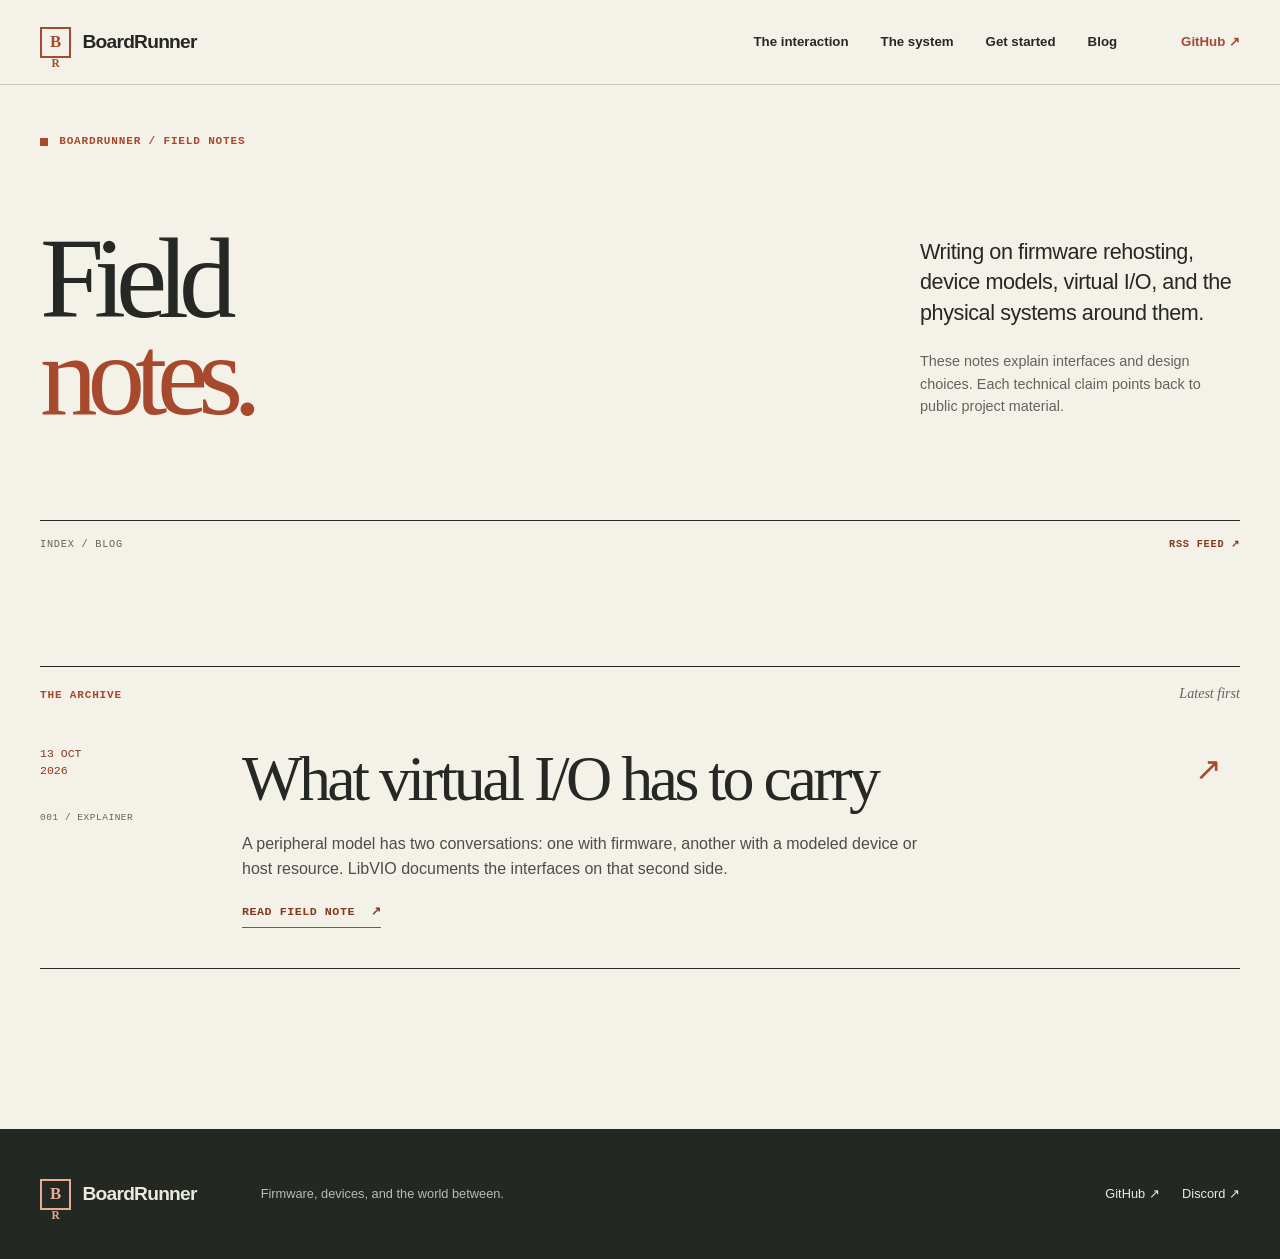
==== blog/index.html @ a117a5ac "Add BoardRunner field notes blog" ====
<!doctype html>
<html lang="en">
<head>
  <meta charset="utf-8">
  <meta name="viewport" content="width=device-width, initial-scale=1">
  <meta name="color-scheme" content="light">
  <meta name="theme-color" content="#f4f1e9">
  <meta name="description" content="BoardRunner field notes on firmware rehosting, peripheral models, virtual I/O, and cyber-physical systems simulation.">
  <title>Field Notes — BoardRunner Blog</title>
  <link rel="icon" href="../favicon.svg" type="image/svg+xml">
  <link rel="stylesheet" href="../styles.css">
  <link rel="alternate" type="application/rss+xml" title="BoardRunner Field Notes" href="./feed.xml">
</head>
<body>
  <a class="skip-link" href="#main">Skip to content</a>
  <header class="site-header"><div class="wrap header-inner">
    <a class="wordmark" href="../" aria-label="BoardRunner home"><span class="wordmark-mark" aria-hidden="true">B<span>R</span></span><span>BoardRunner</span></a>
    <nav aria-label="Main navigation"><a href="../#interaction">The interaction</a><a href="../#system">The system</a><a href="../#start">Get started</a><a href="./" aria-current="page">Blog</a></nav>
    <a class="header-github" href="https://github.com/boardrunner2049">GitHub <span aria-hidden="true">↗</span></a>
  </div></header>
  <main id="main" class="blog-main">
    <div class="wrap">
      <div class="blog-masthead">
        <div class="hero-kicker"><span class="line-dot" aria-hidden="true"></span> BoardRunner / field notes</div>
        <div class="blog-masthead-grid"><h1>Field<br><span>notes.</span></h1><div><p>Writing on firmware rehosting, device models, virtual I/O, and the physical systems around them.</p><p>These notes explain interfaces and design choices. Each technical claim points back to public project material.</p></div></div>
        <div class="hero-footer"><span>INDEX / BLOG</span><span><a href="./feed.xml">RSS FEED ↗</a></span></div>
      </div>
      <section class="blog-archive" aria-labelledby="archive-title">
        <div class="section-head"><span class="eyebrow">THE ARCHIVE</span><p id="archive-title">Latest first</p></div>
        <article class="archive-entry">
          <div class="archive-date"><time datetime="2026-10-13">13 OCT<br>2026</time><span>001 / EXPLAINER</span></div>
          <div><h2><a href="./virtual-io-at-the-boundary/">What virtual I/O has to carry</a></h2><p>A peripheral model has two conversations: one with firmware, another with a modeled device or host resource. LibVIO documents the interfaces on that second side.</p><a class="read-link" href="./virtual-io-at-the-boundary/">Read field note <span aria-hidden="true">↗</span></a></div>
          <span class="archive-mark" aria-hidden="true">↗</span>
        </article>
      </section>
    </div>
  </main>
  <footer class="site-footer"><div class="wrap footer-inner"><a class="wordmark footer-mark" href="../"><span class="wordmark-mark" aria-hidden="true">B<span>R</span></span><span>BoardRunner</span></a><p>Firmware, devices, and the world between.</p><div><a href="https://github.com/boardrunner2049">GitHub ↗</a><a href="https://discord.gg/wYFbUQT5y">Discord ↗</a></div></div></footer>
</body>
</html>
---- styles.css ----
:root{--paper:#f4f1e9;--paper-deep:#ece8dd;--ink:#252824;--muted:#60645d;--line:#c8c6ba;--accent:#a6492d;--accent-dark:#87391f;--white:#fbfaf5}
*{box-sizing:border-box}
html{scroll-behavior:smooth}
body{margin:0;background:var(--paper);color:var(--ink);font-family:"Trebuchet MS",Arial,sans-serif;font-size:16px;line-height:1.55}
a{color:inherit;text-decoration-thickness:1px;text-underline-offset:4px}
a:hover{color:var(--accent-dark)}
a:focus-visible{outline:3px solid var(--accent);outline-offset:4px;border-radius:1px}
.skip-link{position:absolute;left:1rem;top:-5rem;z-index:20;padding:.7rem 1rem;background:var(--ink);color:white}
.skip-link:focus{top:1rem}
.wrap{width:min(100% - 80px,1420px);margin-inline:auto}
.site-header{border-bottom:1px solid var(--line)}
.header-inner{min-height:84px;display:flex;align-items:center;gap:2rem}
.wordmark{display:inline-flex;align-items:center;gap:.72rem;text-decoration:none;font-weight:700;letter-spacing:-.04em;font-size:1.2rem;white-space:nowrap}
.wordmark-mark{display:grid;place-items:center;width:31px;height:31px;border:2px solid var(--accent);font-family:Georgia,serif;font-weight:700;color:var(--accent);font-size:1.05rem;letter-spacing:-.2em;padding-right:.18em}
.wordmark-mark span{font-size:.68em;align-self:end;margin-bottom:.25em}
nav{display:flex;gap:clamp(1rem,2.5vw,2.8rem);margin-left:auto}
nav a,.header-github{font-size:.83rem;text-decoration:none;font-weight:700}
.header-github{margin-left:2rem;color:var(--accent)}
.hero{padding-top:36px}
.hero-kicker,.eyebrow,.hero-footer,.figure-index,.schema-num,.node-number,.node-foot,.component-id,.availability,.start-num,.start-tag,.figure-topline,.code-header{font-family:"SFMono-Regular",Consolas,"Liberation Mono",monospace;letter-spacing:.075em}
.hero-kicker,.eyebrow{font-size:.69rem;font-weight:700;color:var(--accent)}
.hero-kicker{display:flex;align-items:center;gap:.7rem;text-transform:uppercase}
.line-dot{width:8px;height:8px;background:var(--accent);display:inline-block}
.hero-grid{display:grid;grid-template-columns:minmax(0,1.15fr) minmax(380px,.85fr);gap:clamp(3rem,7vw,8rem);align-items:end;padding:54px 0 64px}
h1,h2,h3,p{margin-top:0}
h1,h2,h3{font-family:Georgia,"Times New Roman",serif;font-weight:400}
h1{font-size:clamp(4.2rem,7.6vw,7rem);letter-spacing:-.087em;line-height:.84;margin-bottom:3.7rem;white-space:nowrap}
h1>span{color:var(--accent)}
h1 small{display:block;margin-top:2.1rem;font-family:"Trebuchet MS",Arial,sans-serif;font-size:clamp(1.08rem,2vw,1.8rem);font-weight:700;letter-spacing:-.035em;line-height:1.23}
.lead{font-size:clamp(1.25rem,1.7vw,1.65rem);line-height:1.46;letter-spacing:-.02em;max-width:710px;margin-bottom:1.2rem}
.hero-secondary{color:var(--muted);max-width:650px;margin-bottom:2.3rem}
.hero-actions{display:flex;flex-wrap:wrap;align-items:center;gap:1.2rem 2rem}
.hero-actions a{font-weight:700;font-size:.88rem}
.hero-actions .primary-link{display:inline-flex;justify-content:space-between;align-items:center;min-width:200px;background:var(--accent);color:white;padding:1rem 1.15rem;text-decoration:none}
.primary-link:hover{background:var(--accent-dark)}
.hero-figure{min-width:0;border:1px solid var(--ink);padding:1.4rem 1.5rem 1rem;background:#f1eee5;box-shadow:10px 10px 0 #ded9cc}
.figure-index{font-size:.67rem;display:flex;justify-content:space-between;gap:1rem;border-bottom:1px solid var(--ink);padding-bottom:1rem}
.figure-index span{color:var(--muted)}
.hero-schema{padding:1.4rem 0}
.schema-entry{display:grid;grid-template-columns:1fr auto;column-gap:1rem;border:1px solid var(--line);background:var(--white);padding:1rem 1.2rem}
.schema-entry .schema-num{grid-column:1/-1;color:var(--accent);font-size:.63rem;margin-bottom:.3rem}
.schema-entry strong{font-family:Georgia,serif;font-weight:400;font-size:1.48rem;line-height:1.1}
.schema-entry>span:last-child{font-size:.7rem;color:var(--muted);align-self:end;text-align:right}
.schema-connector{height:44px;display:flex;align-items:center;gap:1rem;padding-left:1.4rem;font-family:Consolas,monospace;font-size:.66rem;color:var(--muted)}
.schema-connector:before{content:"";height:100%;border-left:2px solid var(--ink)}
.schema-connector.accent:before{border-color:var(--accent)}
.figure-caption{font-size:.73rem;color:var(--muted);border-top:1px solid var(--line);padding-top:.8rem;margin:0}
.hero-footer{display:flex;justify-content:space-between;border-top:1px solid var(--ink);padding:1rem 0 1.1rem;font-size:.64rem;color:var(--muted)}
.section{padding:105px 0;border-bottom:1px solid var(--line)}
.section-head{display:flex;justify-content:space-between;align-items:baseline;border-top:1px solid var(--ink);padding-top:1rem;margin-bottom:4rem}
.section-head p{font-family:Georgia,serif;font-style:italic;color:var(--muted);font-size:.88rem;margin:0}
.section h2{font-size:clamp(2.8rem,5.4vw,5.4rem);line-height:1.05;letter-spacing:-.055em;margin-bottom:1.4rem}
.section-intro{display:grid;grid-template-columns:1.1fr .9fr;gap:6rem;align-items:start;margin-bottom:3rem}
.section-intro p{font-size:1.1rem;max-width:560px;padding-top:.55rem;color:#41443e}
.interaction{background:#eeebe2}
.interaction-figure{margin:0;background:var(--white);border:1px solid var(--ink)}
.figure-topline{display:flex;justify-content:space-between;gap:1rem;padding:1rem 1.3rem;border-bottom:1px solid var(--line);font-size:.66rem;color:var(--accent);font-weight:700}
.figure-topline span:last-child{color:var(--muted);font-weight:400}
.flow-mobile-key{display:none}
.flow{display:grid;grid-template-columns:minmax(0,1fr) 60px minmax(0,1fr) 60px minmax(0,1fr) 60px minmax(0,1fr);gap:0;padding:2.3rem 1.3rem 2rem}
.flow-node{min-width:0;min-height:247px;display:flex;flex-direction:column;border-top:3px solid var(--ink);padding:1rem .7rem .7rem}
.flow-firmware{background:#f0ece1}
.flow-vio{background:#efe3db;border-color:var(--accent)}
.node-number{font-size:.6rem;color:var(--accent);font-weight:700;margin-bottom:.8rem}
.flow-node strong{font-family:Georgia,serif;font-size:1.55rem;font-weight:400;line-height:1.1;margin-bottom:.8rem}
.flow-node p{font-size:.79rem;line-height:1.45;color:#484b45;margin-bottom:.7rem}
.node-foot{font-size:.61rem;color:var(--muted);margin-top:auto;border-top:1px solid var(--line);padding-top:.55rem}
code,pre{font-family:"SFMono-Regular",Consolas,"Liberation Mono",monospace}
code{font-size:.92em;color:var(--accent-dark)}
.flow-arrow{display:flex;flex-direction:column;align-items:center;justify-content:center;gap:4px;font-family:Consolas,monospace;font-size:.59rem;white-space:nowrap;color:var(--accent-dark)}
.flow-arrow i{width:100%;border-top:1px solid var(--accent)}
.interaction-figure figcaption,.code-figure figcaption{border-top:1px solid var(--line);padding:1rem 1.3rem;color:var(--muted);font-size:.74rem}
.aside-note{display:flex;gap:1.4rem;max-width:920px;margin:2.2rem 0 0 auto}
.aside-note>span{color:var(--accent);font-family:Georgia,serif;font-size:2.5rem;line-height:.8}
.aside-note p{font-size:.92rem;margin:0;color:#4c5049}
.aside-note strong{color:var(--ink)}
.system-layout{display:grid;grid-template-columns:minmax(260px,.72fr) minmax(0,1.28fr);gap:clamp(3rem,7vw,8rem)}
.system-heading h2{font-size:clamp(2.7rem,4.4vw,4.7rem)}
.system-heading h2 em{color:var(--accent);font-weight:400}
.system-heading p{max-width:440px;color:var(--muted)}
.component-list{border-top:1px solid var(--ink)}
.component{display:grid;grid-template-columns:95px minmax(0,1fr) auto;gap:1.4rem;padding:1.35rem 0 1.55rem;border-bottom:1px solid var(--line)}
.component-id{font-size:.63rem;color:var(--accent);padding-top:.38rem}
.component-id span{color:var(--muted)}
.component h3{font-size:1.8rem;letter-spacing:-.035em;line-height:1.05;margin-bottom:.55rem}
.component p{font-size:.85rem;color:#4b4e48;margin-bottom:.55rem;max-width:480px}
.availability{font-size:.59rem;text-transform:uppercase;color:#726f65}
.availability.available{color:var(--accent-dark)}
.component>a{font-size:.7rem;font-weight:700;text-decoration:none;white-space:nowrap;padding-top:.45rem}
.evidence{background:#e8e4d9}
.evidence-grid{display:grid;grid-template-columns:minmax(0,.78fr) minmax(0,1.22fr);gap:clamp(3rem,8vw,8rem)}
.evidence-grid>div>p{max-width:450px;color:#4b4e48}
.text-link{display:inline-block;font-size:.85rem;font-weight:700;margin-top:1rem}
.code-figure{min-width:0;margin:0;border:1px solid var(--ink);background:#282b27;color:#f3f0e6}
.code-header{display:flex;justify-content:space-between;gap:1rem;padding:.9rem 1.3rem;border-bottom:1px solid #5d6158;color:#c3c4b9;font-size:.64rem}
.code-header span:last-child{color:#e2a48a}
.code-figure pre{overflow:auto;font-size:.88rem;line-height:1.8;padding:1.8rem;margin:0;color:#f5f1e7}
.code-figure figcaption{border-color:#5d6158;color:#d3d0c5}
.code-figure a{color:#f5c4af}
.code-figure code{color:inherit}
.start h2{margin-bottom:3rem}
.start-list{border-top:1px solid var(--ink)}
.start-list article{display:grid;grid-template-columns:90px minmax(0,1fr) 150px;gap:2rem;align-items:start;padding:2rem 0;border-bottom:1px solid var(--line)}
.start-num{font-size:2.3rem;color:var(--accent);line-height:1}
.start-list h3{font-size:2rem;margin-bottom:.45rem;letter-spacing:-.035em}
.start-list p{max-width:590px;color:#4b4e48;font-size:.93rem;margin-bottom:1rem}
.start-links{display:flex;flex-wrap:wrap;gap:1rem 2rem}
.start-links a{font-size:.8rem;font-weight:700}
.start-tag{font-size:.61rem;color:var(--muted);text-align:right;padding-top:.3rem}
.community{background:var(--accent);color:#fff8ec;padding:5.5rem 0}
.community-layout{display:grid;grid-template-columns:1fr .48fr;gap:5rem;align-items:end}
.community .eyebrow{color:#ffd2be}
.community h2{font-size:clamp(2.9rem,5.8vw,6.2rem);line-height:1.03;letter-spacing:-.055em;margin:1.5rem 0 0}
.community p{font-size:1.08rem;line-height:1.55}
.community-link{display:inline-flex;justify-content:space-between;min-width:240px;border-bottom:1px solid #fff8ec;text-decoration:none;padding:1rem 0 .65rem;font-weight:700}
.community-link:hover{color:#fff0d7}
.site-footer{background:#242823;color:#eae9df}
.footer-inner{min-height:130px;display:flex;align-items:center;gap:2rem}
.footer-mark{color:#eae9df}
.footer-mark .wordmark-mark{border-color:#e8aa90;color:#e8aa90}
.footer-inner p{color:#b9bdb3;font-size:.8rem;margin:0 auto 0 2rem}
.footer-inner>div{display:flex;gap:1.4rem}
.footer-inner>div a{font-size:.8rem;text-decoration:none}
@media(max-width:1150px){.hero-grid{grid-template-columns:1fr .8fr;gap:2rem}h1{font-size:clamp(4.2rem,7.6vw,7rem)}.flow-mobile-key{display:block;font-family:Consolas,monospace;font-size:.67rem;line-height:1.7;color:var(--accent-dark);margin:1.2rem 1.3rem 0}.flow{grid-template-columns:repeat(4,minmax(0,1fr));gap:.5rem}.flow-arrow{display:none}.flow-node{min-height:245px}.flow-node:not(:first-child){border-left:1px solid var(--line)}.system-layout{gap:3rem}.component{grid-template-columns:75px minmax(0,1fr)}.component>a{grid-column:2;padding:0}}
@media(max-width:850px){.wrap{width:min(100% - 40px,1420px)}.header-inner{flex-wrap:wrap;gap:.8rem 1.2rem;padding:1rem 0}nav{order:3;width:100%;margin:0;justify-content:space-between}.header-github{margin-left:auto}.hero-grid,.section-intro,.system-layout,.evidence-grid,.community-layout{grid-template-columns:1fr}.hero-grid{padding:2.7rem 0 3rem}.hero-figure{max-width:600px}.section{padding:5rem 0}.section-head{margin-bottom:2.5rem}.section-intro{gap:0}.system-heading p{max-width:600px}.evidence-grid{gap:2rem}.community-layout{gap:1.5rem}.flow{grid-template-columns:repeat(2,minmax(0,1fr))}.start-list article{grid-template-columns:60px minmax(0,1fr) 100px;gap:1rem}}
@media(max-width:590px){.wrap{width:min(100% - 32px,1420px)}.header-inner{min-height:0}.wordmark{font-size:1.05rem}.header-github{font-size:.75rem}nav a{font-size:.75rem}.hero{padding-top:1.4rem}.hero-kicker{font-size:.6rem}h1{font-size:clamp(2.9rem,14.2vw,5.2rem);margin-bottom:2.7rem}h1 small{margin-top:1.5rem;font-size:1.13rem}.lead{font-size:1.25rem}.hero-figure{padding:1rem;box-shadow:6px 6px 0 #ded9cc}.figure-index{font-size:.57rem}.schema-entry{grid-template-columns:1fr}.schema-entry>span:last-child{text-align:left;margin-top:.2rem}.hero-footer{font-size:.54rem;gap:1rem}.hero-footer span:last-child{text-align:right}.section-head{align-items:start;gap:1rem}.section-head p{text-align:right;font-size:.75rem}.section h2{font-size:3.1rem}.flow{grid-template-columns:1fr;padding:1.1rem}.flow-node{min-height:0;padding:1rem;margin-bottom:.6rem}.flow-node:not(:first-child){border-left:0}.node-foot{margin-top:.5rem}.figure-topline{font-size:.56rem;flex-direction:column;gap:.2rem}.interaction-figure figcaption{font-size:.7rem}.component{grid-template-columns:1fr;gap:.35rem}.component-id{padding:0}.component>a{grid-column:1}.component h3{margin-top:.3rem}.code-figure pre{font-size:.69rem;padding:1rem}.code-header{font-size:.52rem}.start-list article{grid-template-columns:42px 1fr;gap:.6rem}.start-num{font-size:1.7rem}.start-list h3{font-size:1.6rem}.start-tag{grid-column:2;text-align:left;order:-1;padding:0}.community{padding:4rem 0}.community h2{font-size:3rem}.footer-inner{flex-wrap:wrap;gap:.9rem;padding:2rem 0}.footer-inner p{margin:0;order:3;width:100%}.footer-inner>div{margin-left:auto}}
@media(prefers-reduced-motion:reduce){html{scroll-behavior:auto}}
.home-blog{background:#f4f1e9}
.home-blog-layout{display:grid;grid-template-columns:.75fr 1.25fr;gap:clamp(3rem,8vw,9rem);align-items:start}
.home-blog-layout>div>p{max-width:400px;color:var(--muted)}
.home-blog-post{border-top:3px solid var(--accent);padding:1.2rem 0 2rem}
.post-meta,.article-meta,.archive-date,.article-end,.back-link,.read-link{font-family:"SFMono-Regular",Consolas,"Liberation Mono",monospace}
.post-meta{display:flex;justify-content:space-between;gap:1rem;color:var(--accent-dark);font-size:.66rem;letter-spacing:.06em;margin-bottom:3.5rem}
.home-blog-post h3{font-size:clamp(2.4rem,4vw,4.2rem);letter-spacing:-.05em;line-height:1.05;max-width:630px;margin-bottom:1rem}
.home-blog-post h3 a,.archive-entry h2 a{text-decoration:none}
.home-blog-post p{color:#4b4e48;max-width:540px}
.read-link{display:inline-flex;gap:1rem;font-weight:700;font-size:.73rem;text-decoration:none;color:var(--accent-dark);text-transform:uppercase;letter-spacing:.045em;border-bottom:1px solid var(--accent);padding-bottom:.4rem}
.blog-masthead{padding:3rem 0 0}
.blog-masthead-grid{display:grid;grid-template-columns:1fr .4fr;gap:5rem;align-items:end;padding:5rem 0 6rem}
.blog-masthead h1{font-size:clamp(5rem,9vw,10rem);margin:0;white-space:normal}
.blog-masthead-grid>div{max-width:370px;padding-bottom:.4rem}
.blog-masthead-grid p:first-child{font-size:1.35rem;line-height:1.42;letter-spacing:-.02em}
.blog-masthead-grid p:last-child{font-size:.9rem;color:var(--muted);margin-bottom:0}
.blog-masthead .hero-footer a{text-decoration:none;color:var(--accent-dark);font-weight:700}
.blog-archive{padding:6rem 0 10rem}
.blog-archive .section-head{margin-bottom:0}
.archive-entry{display:grid;grid-template-columns:170px minmax(0,1fr) 45px;gap:2rem;padding:2.5rem 0;border-bottom:1px solid var(--ink)}
.archive-date{display:flex;flex-direction:column;gap:2rem;font-size:.72rem;line-height:1.5;color:var(--accent-dark)}
.archive-date span{font-size:.59rem;color:var(--muted);letter-spacing:.06em}
.archive-entry h2{font-size:clamp(2.5rem,5vw,5.6rem);line-height:1.06;letter-spacing:-.055em;margin-bottom:1.2rem}
.archive-entry p{max-width:680px;color:#4b4e48}
.archive-mark{font-size:2rem;color:var(--accent)}
.article-header{padding-top:2.4rem}
.back-link{display:inline-block;font-size:.72rem;text-decoration:none;color:var(--accent-dark);margin-bottom:5rem}
.article-header h1{white-space:normal;font-size:clamp(4rem,7.5vw,8rem);line-height:.93;letter-spacing:-.073em;margin:2.7rem 0 2.5rem;max-width:1180px}
.article-deck{font-size:clamp(1.3rem,2vw,1.8rem);line-height:1.47;max-width:850px;letter-spacing:-.025em;margin-bottom:3.5rem}
.article-meta{display:flex;justify-content:space-between;gap:1rem;border-top:1px solid var(--ink);border-bottom:1px solid var(--ink);padding:1rem 0;font-size:.66rem;letter-spacing:.05em;text-transform:uppercase;color:var(--muted)}
.article-body{display:grid;grid-template-columns:minmax(160px,.34fr) minmax(0,1fr);gap:clamp(3rem,8vw,10rem);padding-top:5rem;padding-bottom:8rem}
.article-aside{align-self:start;position:sticky;top:2rem;border-top:1px solid var(--ink);padding-top:1rem}
.article-aside nav{display:flex;flex-direction:column;gap:.8rem;margin:1.3rem 0 0}
.article-aside nav a{font-size:.8rem;color:var(--muted);font-weight:400;text-decoration:none}
.article-aside nav a:hover{color:var(--accent)}
.article-content{max-width:800px}
.article-content section{scroll-margin-top:2rem;margin-bottom:4.5rem}
.article-content h2{font-size:clamp(2.3rem,4.1vw,4rem);line-height:1.1;letter-spacing:-.05em;margin-bottom:1.3rem}
.article-content p{font-size:1.05rem;line-height:1.77;color:#3d413b;max-width:730px;margin-bottom:1.25rem}
.article-content a{color:var(--accent-dark)}
.article-callout{display:grid;grid-template-columns:130px 1fr;gap:1.5rem;border-left:3px solid var(--accent);background:#eae5da;padding:1.3rem 1.5rem;margin:2.5rem 0}
.article-callout span{font-family:Consolas,monospace;color:var(--accent-dark);font-size:.65rem;letter-spacing:.07em;padding-top:.4rem}
.article-callout p{font-family:Georgia,serif;font-size:1.28rem;line-height:1.4;margin:0}
.article-diagram{border:1px solid var(--ink);background:var(--white);margin:2.7rem 0}
.article-path{display:flex;align-items:center;justify-content:space-between;gap:.7rem;padding:2rem 1.4rem;font-family:Consolas,monospace;font-size:.76rem;color:var(--ink)}
.article-path span{border-top:2px solid var(--accent);padding-top:.7rem;white-space:nowrap}
.article-path b{font-weight:400;color:var(--accent);font-size:1.25rem}
.article-diagram figcaption{font-size:.71rem;color:var(--muted);padding:1rem 1.4rem;border-top:1px solid var(--line)}
.article-end{display:flex;justify-content:space-between;border-top:1px solid var(--ink);padding-top:1rem;font-size:.7rem;color:var(--muted)}
.article-end a{font-weight:700;text-decoration:none}
@media(max-width:850px){.home-blog-layout,.blog-masthead-grid{grid-template-columns:1fr;gap:1.5rem}.blog-masthead-grid{padding:4rem 0}.blog-masthead h1{font-size:7rem}.post-meta{margin-bottom:2rem}.article-body{grid-template-columns:1fr;padding-top:3.5rem}.article-aside{position:static;display:none}.article-header h1{font-size:clamp(4rem,10vw,7rem)}}
@media(max-width:590px){.header-inner nav{gap:.55rem}.header-inner nav a{font-size:.7rem;white-space:nowrap}.blog-masthead{padding-top:1.5rem}.blog-masthead-grid{padding:3rem 0}.blog-masthead h1{font-size:clamp(4.5rem,18vw,6rem)}.blog-archive{padding:4rem 0 6rem}.archive-entry{grid-template-columns:1fr 25px;gap:.8rem;padding:2rem 0}.archive-date{grid-column:1/-1;flex-direction:row;gap:1.2rem;align-items:end}.archive-date time br{display:none}.archive-entry h2{font-size:2.7rem}.archive-entry p{font-size:.9rem}.archive-mark{font-size:1.3rem}.article-header{padding-top:1.5rem}.back-link{margin-bottom:3rem}.article-header h1{font-size:clamp(3.3rem,11vw,5rem);line-height:.98}.article-deck{font-size:1.23rem}.article-meta{font-size:.56rem}.article-body{padding-bottom:5rem}.article-content p{font-size:1rem;line-height:1.7}.article-callout{grid-template-columns:1fr;gap:.5rem;padding:1.1rem}.article-callout p{font-size:1.18rem}.article-path{flex-direction:column;align-items:stretch;text-align:center;gap:.4rem;padding:1.2rem}.article-path span{border-top:0;border-left:2px solid var(--accent);padding:.5rem}.article-path b{transform:rotate(90deg);line-height:1}.home-blog-post h3{font-size:2.6rem}}
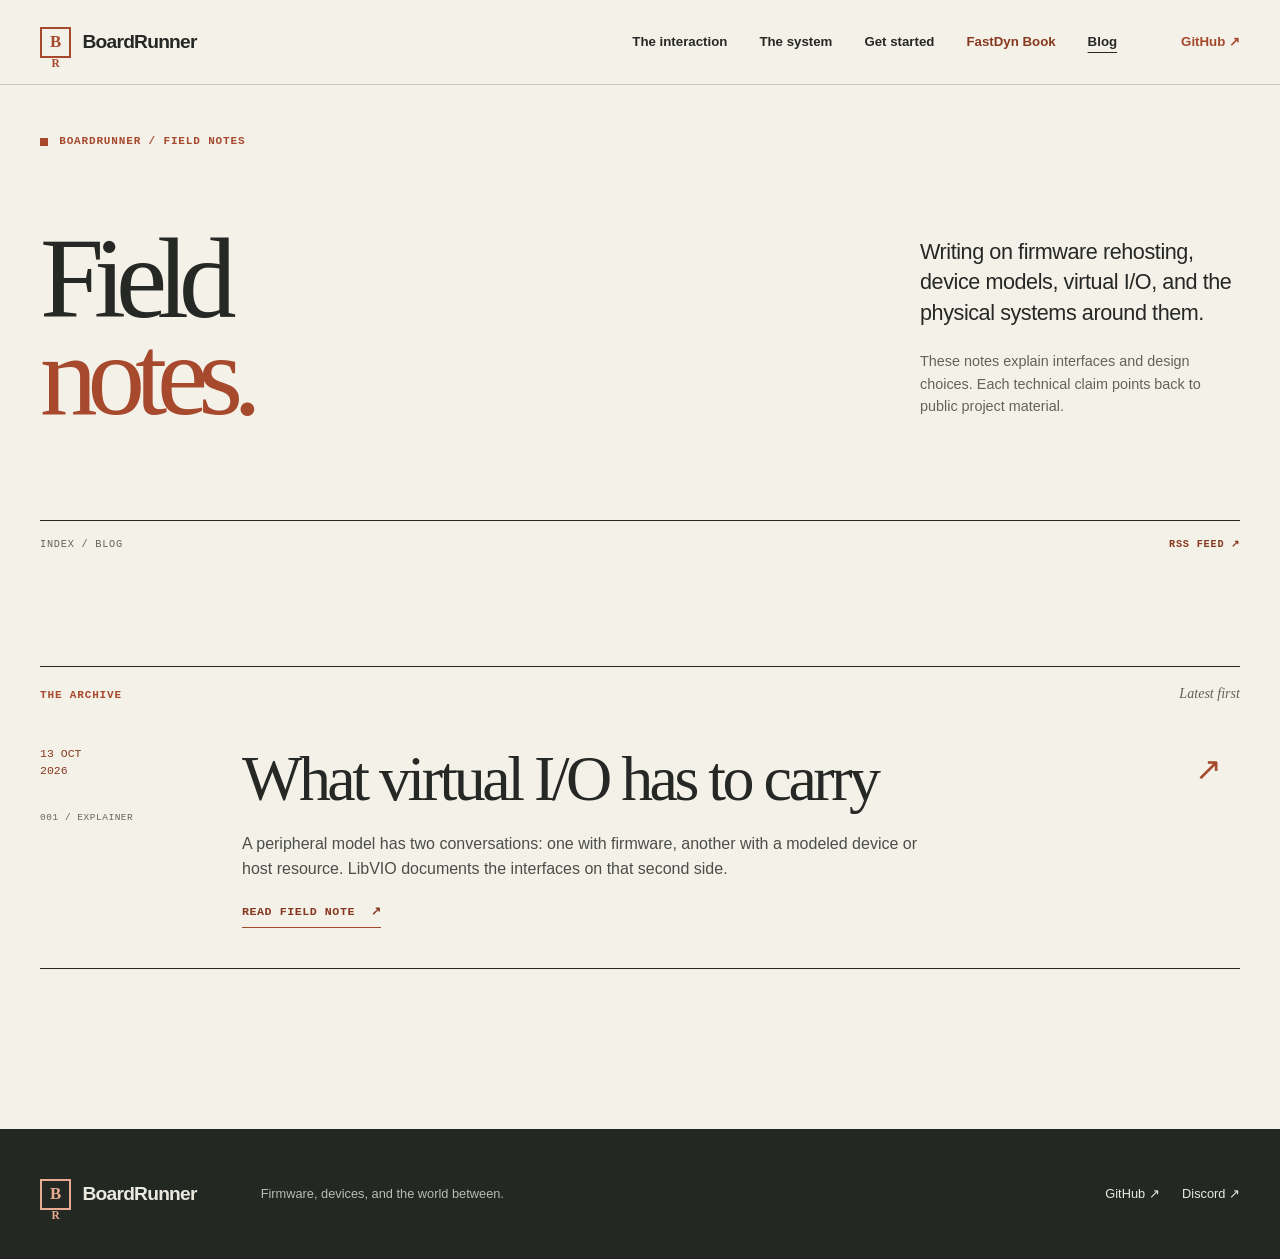
==== commit 089b226f: "Publish the FastDyn Book with mdBook and website navigation" ====
--- a/blog/index.html
+++ b/blog/index.html
@@ -15,7 +15,7 @@
   <a class="skip-link" href="#main">Skip to content</a>
   <header class="site-header"><div class="wrap header-inner">
     <a class="wordmark" href="../" aria-label="BoardRunner home"><span class="wordmark-mark" aria-hidden="true">B<span>R</span></span><span>BoardRunner</span></a>
-    <nav aria-label="Main navigation"><a href="../#interaction">The interaction</a><a href="../#system">The system</a><a href="../#start">Get started</a><a href="./" aria-current="page">Blog</a></nav>
+    <nav aria-label="Main navigation"><a href="../#interaction">The interaction</a><a href="../#system">The system</a><a href="../#start">Get started</a><a class="book-tab" href="../fastdyn/">FastDyn Book</a><a href="./" aria-current="page">Blog</a></nav>
     <a class="header-github" href="https://github.com/boardrunner2049">GitHub <span aria-hidden="true">↗</span></a>
   </div></header>
   <main id="main" class="blog-main">
--- a/styles.css
+++ b/styles.css
@@ -15,6 +15,9 @@
 .wordmark-mark span{font-size:.68em;align-self:end;margin-bottom:.25em}
 nav{display:flex;gap:clamp(1rem,2.5vw,2.8rem);margin-left:auto}
 nav a,.header-github{font-size:.83rem;text-decoration:none;font-weight:700}
+.site-header nav{flex-wrap:wrap}
+.site-header nav .book-tab{color:var(--accent-dark)}
+.site-header nav a[aria-current]{text-decoration:underline;text-underline-offset:6px}
 .header-github{margin-left:2rem;color:var(--accent)}
 .hero{padding-top:36px}
 .hero-kicker,.eyebrow,.hero-footer,.figure-index,.schema-num,.node-number,.node-foot,.component-id,.availability,.start-num,.start-tag,.figure-topline,.code-header{font-family:"SFMono-Regular",Consolas,"Liberation Mono",monospace;letter-spacing:.075em}
